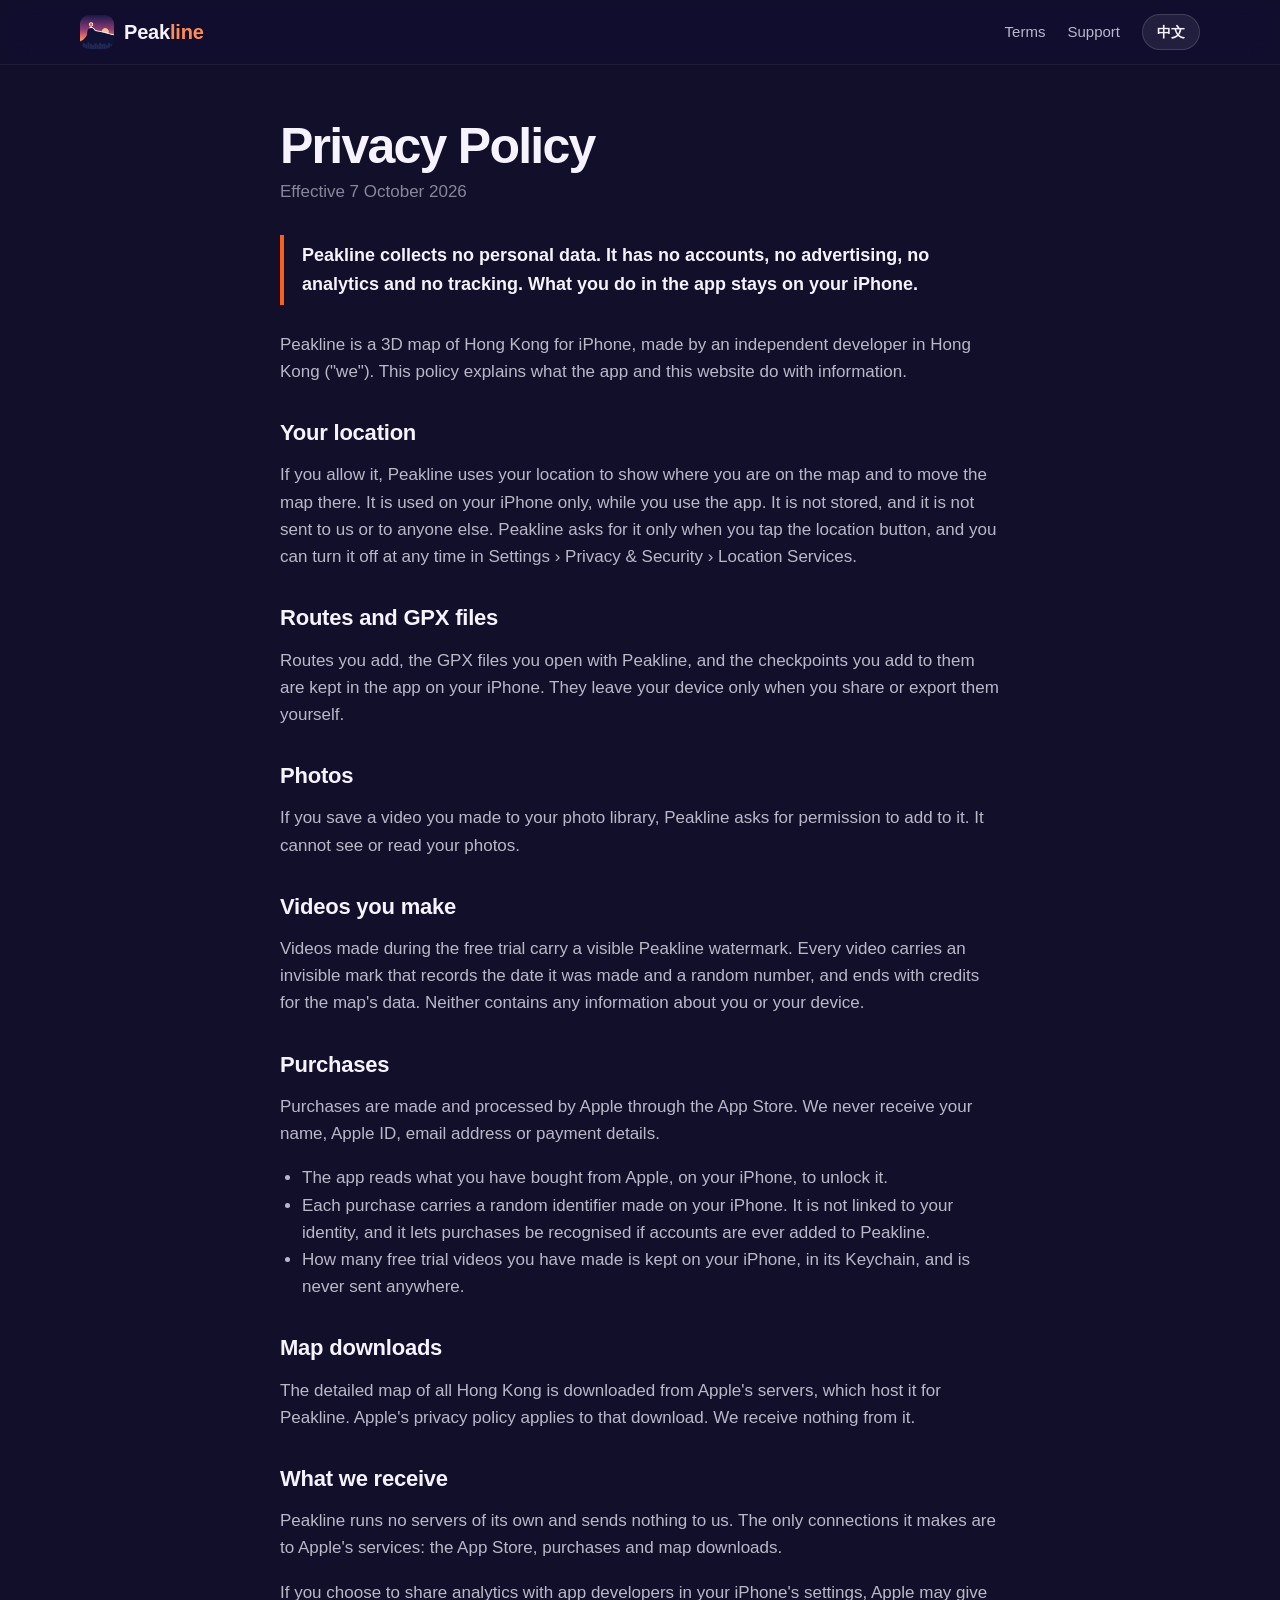
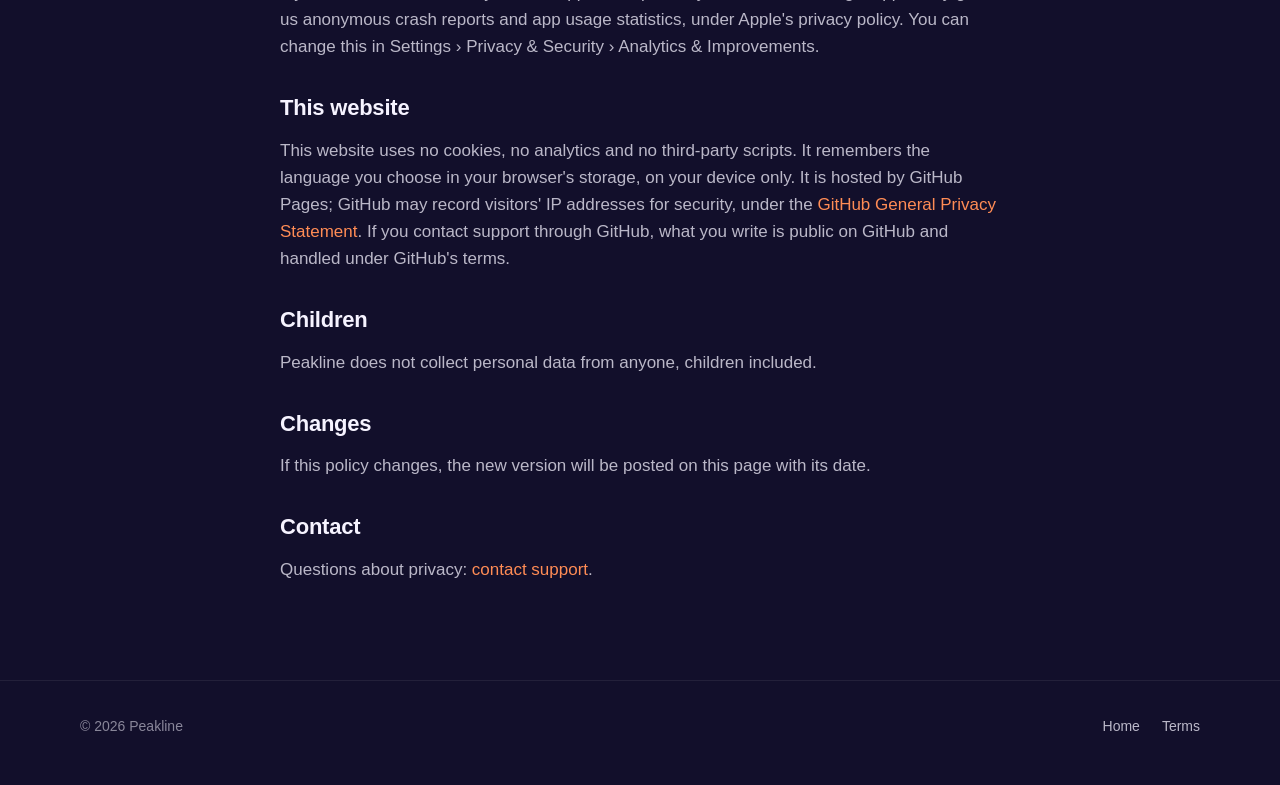
==== privacy/index.html @ 61182fae "Peakline's website: the landing page, the privacy policy and the terms - A landing page over Lion Ro" ====
<!doctype html>
<html lang="en" data-lang="en">
<head>
<meta charset="utf-8">
<meta name="viewport" content="width=device-width, initial-scale=1">
<title>Peakline Privacy Policy</title>
<meta name="title-en" content="Peakline Privacy Policy">
<meta name="title-zh" content="Peakline 私隱政策">
<meta name="description" content="Peakline collects no personal data. What you do in the app stays on your iPhone.">
<meta name="theme-color" content="#14112f">
<link rel="icon" type="image/png" href="../assets/img/favicon-64.png">
<link rel="apple-touch-icon" href="../assets/img/apple-touch-icon.png">
<link rel="stylesheet" href="../assets/css/site.css">
<script src="../assets/js/site.js"></script>
</head>
<body>

<header class="nav">
  <div class="wrap">
    <a class="brand" href="../"><img src="../assets/img/icon-512.png" alt=""><span>Peak<b>line</b></span></a>
    <nav>
      <a href="../terms/"><span class="en">Terms</span><span class="zh">服務條款</span></a>
      <a href="../#support"><span class="en">Support</span><span class="zh">支援</span></a>
      <button class="lang" type="button" aria-label="Language"><span class="en">中文</span><span class="zh">EN</span></button>
    </nav>
  </div>
</header>

<main class="doc">

<div class="en">
  <h1>Privacy Policy</h1>
  <p class="date">Effective 7 October 2026</p>

  <p class="summary">Peakline collects no personal data. It has no accounts, no advertising, no analytics and no tracking. What you do in the app stays on your iPhone.</p>

  <p>Peakline is a 3D map of Hong Kong for iPhone, made by an independent developer in Hong Kong ("we"). This policy explains what the app and this website do with information.</p>

  <h2>Your location</h2>
  <p>If you allow it, Peakline uses your location to show where you are on the map and to move the map there. It is used on your iPhone only, while you use the app. It is not stored, and it is not sent to us or to anyone else. Peakline asks for it only when you tap the location button, and you can turn it off at any time in Settings &rsaquo; Privacy &amp; Security &rsaquo; Location Services.</p>

  <h2>Routes and GPX files</h2>
  <p>Routes you add, the GPX files you open with Peakline, and the checkpoints you add to them are kept in the app on your iPhone. They leave your device only when you share or export them yourself.</p>

  <h2>Photos</h2>
  <p>If you save a video you made to your photo library, Peakline asks for permission to add to it. It cannot see or read your photos.</p>

  <h2>Videos you make</h2>
  <p>Videos made during the free trial carry a visible Peakline watermark. Every video carries an invisible mark that records the date it was made and a random number, and ends with credits for the map's data. Neither contains any information about you or your device.</p>

  <h2>Purchases</h2>
  <p>Purchases are made and processed by Apple through the App Store. We never receive your name, Apple ID, email address or payment details.</p>
  <ul>
    <li>The app reads what you have bought from Apple, on your iPhone, to unlock it.</li>
    <li>Each purchase carries a random identifier made on your iPhone. It is not linked to your identity, and it lets purchases be recognised if accounts are ever added to Peakline.</li>
    <li>How many free trial videos you have made is kept on your iPhone, in its Keychain, and is never sent anywhere.</li>
  </ul>

  <h2>Map downloads</h2>
  <p>The detailed map of all Hong Kong is downloaded from Apple's servers, which host it for Peakline. Apple's privacy policy applies to that download. We receive nothing from it.</p>

  <h2>What we receive</h2>
  <p>Peakline runs no servers of its own and sends nothing to us. The only connections it makes are to Apple's services: the App Store, purchases and map downloads.</p>
  <p>If you choose to share analytics with app developers in your iPhone's settings, Apple may give us anonymous crash reports and app usage statistics, under Apple's privacy policy. You can change this in Settings &rsaquo; Privacy &amp; Security &rsaquo; Analytics &amp; Improvements.</p>

  <h2>This website</h2>
  <p>This website uses no cookies, no analytics and no third-party scripts. It remembers the language you choose in your browser's storage, on your device only. It is hosted by GitHub Pages; GitHub may record visitors' IP addresses for security, under the <a href="https://docs.github.com/en/site-policy/privacy-policies/github-general-privacy-statement">GitHub General Privacy Statement</a>. If you contact support through GitHub, what you write is public on GitHub and handled under GitHub's terms.</p>

  <h2>Children</h2>
  <p>Peakline does not collect personal data from anyone, children included.</p>

  <h2>Changes</h2>
  <p>If this policy changes, the new version will be posted on this page with its date.</p>

  <h2>Contact</h2>
  <p>Questions about privacy: <a href="https://github.com/ChungTau/peakline-site/issues/new">contact support</a>.</p>
</div>

<div class="zh">
  <h1>私隱政策</h1>
  <p class="date">生效日期：2026 年 10 月 7 日</p>

  <p class="summary">Peakline 不會收集任何個人資料。沒有帳戶、沒有廣告、沒有分析工具，亦沒有追蹤。你在 App 內的一切都只留在你的 iPhone 上。</p>

  <p>Peakline 是一個供 iPhone 使用的香港 3D 地圖，由一位香港獨立開發者（「我們」）開發。本政策說明 App 及本網站如何處理資料。</p>

  <h2>你的位置</h2>
  <p>如你允許，Peakline 會使用你的位置，在地圖上顯示你身處何處，並將地圖移到該處。位置只會在你使用 App 時、在你的 iPhone 上使用，不會被儲存，亦不會傳送給我們或任何人。Peakline 只會在你按下定位按鈕時才要求權限；你可隨時在「設定」&rsaquo;「私隱與保安」&rsaquo;「定位服務」中關閉。</p>

  <h2>路線及 GPX 檔案</h2>
  <p>你加入的路線、用 Peakline 開啟的 GPX 檔案，以及你加入的檢查站，都儲存在你 iPhone 上的 App 內。只有在你自行分享或匯出時，它們才會離開你的裝置。</p>

  <h2>相片</h2>
  <p>如你將製作的影片儲存到相片圖庫，Peakline 會要求加入相片的權限。它無法查看或讀取你的相片。</p>

  <h2>你製作的影片</h2>
  <p>免費試用期間製作的影片會帶有可見的 Peakline 水印。每段影片都帶有一個隱形標記，記錄影片的製作日期及一個隨機數字，並在結尾列出地圖資料來源。兩者都不包含任何關於你或你裝置的資料。</p>

  <h2>購買</h2>
  <p>所有購買均由 Apple 透過 App Store 進行及處理。我們永遠不會收到你的姓名、Apple ID、電郵地址或付款資料。</p>
  <ul>
    <li>App 會在你的 iPhone 上向 Apple 讀取你已購買的項目，以便解鎖。</li>
    <li>每次購買會附上一個在你 iPhone 上產生的隨機識別碼。它與你的身分無關，用途是日後 Peakline 如加入帳戶功能時，可以辨認已有的購買。</li>
    <li>你已使用的免費試用影片數目，儲存在你 iPhone 的「鑰匙圈」內，不會傳送到任何地方。</li>
  </ul>

  <h2>地圖下載</h2>
  <p>全港詳細地圖由 Apple 的伺服器代 Peakline 託管及下載，該下載受 Apple 的私隱政策規管。我們不會從中收到任何資料。</p>

  <h2>我們會收到甚麼</h2>
  <p>Peakline 沒有自己的伺服器，亦不會傳送任何資料給我們。它只會連接 Apple 的服務：App Store、購買及地圖下載。</p>
  <p>如你在 iPhone 設定中選擇與 App 開發者分享分析資料，Apple 或會按其私隱政策，向我們提供匿名的當機報告及 App 使用統計。你可在「設定」&rsaquo;「私隱與保安」&rsaquo;「分析與改進」中更改。</p>

  <h2>本網站</h2>
  <p>本網站不使用 cookie、分析工具或任何第三方程式碼，只會在你的瀏覽器儲存空間（只在你的裝置上）記住你選擇的語言。本網站由 GitHub Pages 託管；GitHub 或會為保安理由記錄訪客的 IP 位址，受 <a href="https://docs.github.com/en/site-policy/privacy-policies/github-general-privacy-statement">GitHub 一般私隱聲明</a>規管。如你經 GitHub 聯絡支援，你所寫的內容會在 GitHub 上公開，並受 GitHub 的條款規管。</p>

  <h2>兒童</h2>
  <p>Peakline 不會向任何人收集個人資料，包括兒童。</p>

  <h2>政策更改</h2>
  <p>如本政策有所更改，新版本連同日期會刊登在本頁。</p>

  <h2>聯絡我們</h2>
  <p>有關私隱的查詢：<a href="https://github.com/ChungTau/peakline-site/issues/new">聯絡支援</a>。</p>
</div>

</main>

<footer>
  <div class="wrap">
    <span>© 2026 Peakline</span>
    <nav>
      <a href="../"><span class="en">Home</span><span class="zh">主頁</span></a>
      <a href="../terms/"><span class="en">Terms</span><span class="zh">服務條款</span></a>
    </nav>
  </div>
</footer>

</body>
</html>
---- assets/css/site.css ----
/* Peakline's website: dusk over Lion Rock, as the app's icon. */

:root {
  --ink: #f6f3ff;
  --ink-soft: rgba(246, 243, 255, 0.74);
  --ink-faint: rgba(246, 243, 255, 0.52);
  --night: #120f2b;
  --night-2: #1c1740;
  --dusk: #6b2d63;
  --ember: #f2735a;
  --orange: #ff5c1f;
  --orange-soft: #ff8c55;
  --glass: rgba(255, 255, 255, 0.07);
  --glass-edge: rgba(255, 255, 255, 0.14);
  --radius: 26px;
  --page: 1160px;
  color-scheme: dark;
}

* { box-sizing: border-box; }

html { scroll-behavior: smooth; }
@media (prefers-reduced-motion: reduce) { html { scroll-behavior: auto; } }

body {
  margin: 0;
  background: var(--night);
  color: var(--ink);
  font: 17px/1.6 -apple-system, BlinkMacSystemFont, "SF Pro Text", "Segoe UI", "PingFang HK", "Noto Sans TC", sans-serif;
  -webkit-font-smoothing: antialiased;
}

a { color: var(--orange-soft); text-decoration: none; }
a:hover { text-decoration: underline; }

img { max-width: 100%; display: block; }

/* Two languages in the page; the one shown follows html[data-lang]. */
html[data-lang="zh"] .en, html:not([data-lang="zh"]) .zh { display: none !important; }

.wrap { max-width: var(--page); margin: 0 auto; padding: 0 20px; }

/* The bar at the top. */
.nav {
  position: sticky; top: 0; z-index: 10;
  backdrop-filter: saturate(160%) blur(18px);
  -webkit-backdrop-filter: saturate(160%) blur(18px);
  background: rgba(18, 15, 43, 0.62);
  border-bottom: 1px solid rgba(255, 255, 255, 0.06);
}
.nav .wrap { display: flex; align-items: center; gap: 22px; height: 64px; }
.brand { display: flex; align-items: center; gap: 10px; white-space: nowrap; color: var(--ink); font-weight: 800; font-size: 20px; letter-spacing: -0.01em; }
.brand:hover { text-decoration: none; }
.brand img { width: 34px; height: 34px; border-radius: 9px; }
.brand b { color: var(--orange-soft); font-weight: 800; }
.nav nav { margin-left: auto; display: flex; gap: 22px; align-items: center; }
.nav nav a { color: var(--ink-soft); font-size: 15px; font-weight: 500; }
.nav nav a:hover { color: var(--ink); text-decoration: none; }
.lang {
  border: 1px solid var(--glass-edge); background: var(--glass); color: var(--ink);
  border-radius: 999px; padding: 6px 14px; font: inherit; font-size: 14px; font-weight: 600; cursor: pointer;
}
@media (max-width: 720px) { .nav nav a.hide-small { display: none; } }

/* The hero: the sky, the hill and the trail being drawn along its ridge. */
.hero {
  position: relative; overflow: hidden;
  background:
    radial-gradient(1200px 600px at 75% 105%, rgba(255, 170, 110, 0.55), transparent 60%),
    linear-gradient(180deg, #14112f 0%, #2a1c55 30%, #6b2d63 58%, #e0655c 82%, #ffae6b 100%);
  padding: 72px 0 150px;
}
.hero .wrap { position: relative; z-index: 2; display: grid; grid-template-columns: 1.05fr 0.95fr; gap: 40px; align-items: center; }
.eyebrow { display: inline-flex; gap: 8px; align-items: center; font-size: 14px; font-weight: 600; color: var(--ink-soft);
  padding: 6px 12px; border-radius: 999px; background: var(--glass); border: 1px solid var(--glass-edge); }
.eyebrow i { width: 8px; height: 8px; border-radius: 50%; background: var(--orange); box-shadow: 0 0 12px var(--orange); }
h1 { font-size: clamp(44px, 7vw, 82px); line-height: 1.02; letter-spacing: -0.035em; margin: 18px 0 18px; font-weight: 850; }
h1 .accent { background: linear-gradient(90deg, #ffd29a, var(--orange-soft) 45%, var(--orange)); -webkit-background-clip: text; background-clip: text; color: transparent; }
.lead { font-size: clamp(18px, 2.1vw, 22px); color: var(--ink-soft); max-width: 34em; margin: 0 0 30px; }
.ctas { display: flex; gap: 14px; flex-wrap: wrap; align-items: center; }
.btn { display: inline-flex; align-items: center; gap: 10px; padding: 14px 22px; border-radius: 999px; font-weight: 700; font-size: 16px; }
.btn:hover { text-decoration: none; }
.btn.primary { background: #fff; color: #17142f; box-shadow: 0 10px 30px rgba(0, 0, 0, 0.25); }
.btn.primary svg { width: 20px; height: 20px; }
.btn.ghost { color: var(--ink); background: var(--glass); border: 1px solid var(--glass-edge); }
.soon { font-size: 13px; color: var(--ink-faint); margin-top: 14px; }

.hero-art { position: relative; display: flex; justify-content: center; }
.ridge { position: absolute; left: 0; right: 0; bottom: -2px; z-index: 1; width: 100%; height: auto; }
.ridge .trail { stroke-dasharray: 2600; stroke-dashoffset: 2600; animation: draw 4.5s 0.6s cubic-bezier(.6,.1,.2,1) forwards; }
.ridge .pin { transform-origin: center; transform-box: fill-box; opacity: 0; animation: pop 0.6s 4.6s cubic-bezier(.3,1.6,.5,1) forwards; }
@keyframes draw { to { stroke-dashoffset: 0; } }
@keyframes pop { from { opacity: 0; transform: scale(0.2); } to { opacity: 1; transform: scale(1); } }
@media (prefers-reduced-motion: reduce) {
  .ridge .trail { animation: none; stroke-dashoffset: 0; }
  .ridge .pin { animation: none; opacity: 1; }
}

/* A phone, with a screenshot in it. */
.phone {
  position: relative; width: min(330px, 78vw); aspect-ratio: 1206 / 2622;
  border-radius: 52px; padding: 11px;
  background: linear-gradient(145deg, #3a3550, #12101e);
  box-shadow: 0 40px 80px rgba(10, 6, 30, 0.55), inset 0 0 0 1.5px rgba(255, 255, 255, 0.12);
}
.phone img { width: 100%; height: 100%; object-fit: cover; border-radius: 42px; }
.phone.tilt { transform: perspective(1400px) rotateY(-9deg) rotateX(3deg); }
.hero .phone { z-index: 3; }

/* Sections. */
section { padding: 120px 0; }
.kicker { color: var(--orange-soft); font-weight: 700; letter-spacing: 0.08em; text-transform: uppercase; font-size: 13px; }
h2 { font-size: clamp(34px, 4.6vw, 54px); line-height: 1.06; letter-spacing: -0.03em; margin: 10px 0 18px; font-weight: 820; }
.section-lead { font-size: 19px; color: var(--ink-soft); max-width: 40em; margin: 0; }

.split { display: grid; grid-template-columns: 1fr 1fr; gap: 64px; align-items: center; }
.split.flip .phone-col { order: -1; }
.phone-col { display: flex; justify-content: center; }

.points { list-style: none; padding: 0; margin: 30px 0 0; display: grid; gap: 18px; }
.points li { display: grid; grid-template-columns: 44px 1fr; gap: 14px; align-items: start; }
.points .ico { width: 44px; height: 44px; border-radius: 13px; display: grid; place-items: center;
  background: linear-gradient(140deg, rgba(255, 140, 85, 0.22), rgba(255, 92, 31, 0.08)); border: 1px solid rgba(255, 140, 85, 0.3); }
.points .ico svg { width: 22px; height: 22px; stroke: var(--orange-soft); fill: none; stroke-width: 2; stroke-linecap: round; stroke-linejoin: round; }
.points h3 { margin: 0 0 2px; font-size: 18px; letter-spacing: -0.01em; }
.points p { margin: 0; color: var(--ink-soft); font-size: 16px; }

/* Cards in a row. */
.cards { display: grid; grid-template-columns: repeat(3, 1fr); gap: 18px; margin-top: 44px; }
.card { background: var(--glass); border: 1px solid var(--glass-edge); border-radius: var(--radius); padding: 26px; }
.card h3 { margin: 12px 0 6px; font-size: 19px; }
.card p { margin: 0; color: var(--ink-soft); font-size: 15.5px; }
.card .ico { width: 46px; height: 46px; border-radius: 14px; display: grid; place-items: center; background: rgba(255, 255, 255, 0.08); }
.card .ico svg { width: 24px; height: 24px; stroke: #ffd29a; fill: none; stroke-width: 2; stroke-linecap: round; stroke-linejoin: round; }

/* The night: a darker band with stars. */
.night { background:
  radial-gradient(1px 1px at 12% 22%, #fff, transparent), radial-gradient(1px 1px at 32% 70%, #fff, transparent),
  radial-gradient(1.5px 1.5px at 58% 18%, #fff, transparent), radial-gradient(1px 1px at 78% 52%, #fff, transparent),
  radial-gradient(1px 1px at 88% 12%, #fff, transparent), radial-gradient(1.2px 1.2px at 44% 40%, #fff, transparent),
  linear-gradient(180deg, var(--night) 0%, #0b0a1c 100%); }

.video { background: linear-gradient(180deg, #0b0a1c 0%, var(--night-2) 100%); }
.ratios { display: flex; gap: 10px; flex-wrap: wrap; margin-top: 26px; }
.ratio { display: flex; align-items: center; gap: 8px; padding: 8px 14px; border-radius: 999px; background: var(--glass); border: 1px solid var(--glass-edge); font-weight: 600; font-size: 14px; }
.ratio i { display: inline-block; border: 2px solid var(--orange-soft); border-radius: 3px; }
.plans { display: grid; grid-template-columns: 1fr 1fr; gap: 14px; margin-top: 30px; }
.plan { background: var(--glass); border: 1px solid var(--glass-edge); border-radius: 20px; padding: 18px 20px; }
.plan b { display: block; font-size: 16px; margin-bottom: 4px; }
.plan span { color: var(--ink-soft); font-size: 15px; }
.plan.pro { border-color: rgba(255, 140, 85, 0.5); background: linear-gradient(140deg, rgba(255, 140, 85, 0.16), rgba(255, 255, 255, 0.04)); }

.private { text-align: center; }
.private .section-lead { margin: 0 auto; }
.badges { display: flex; justify-content: center; flex-wrap: wrap; gap: 12px; margin-top: 34px; }
.badge { padding: 10px 16px; border-radius: 999px; background: var(--glass); border: 1px solid var(--glass-edge); font-weight: 600; font-size: 15px; }

/* Questions. */
.faq { max-width: 820px; margin: 40px auto 0; }
details { background: var(--glass); border: 1px solid var(--glass-edge); border-radius: 18px; padding: 18px 22px; margin-bottom: 12px; }
summary { cursor: pointer; font-weight: 650; font-size: 17px; list-style: none; display: flex; justify-content: space-between; gap: 16px; }
summary::-webkit-details-marker { display: none; }
summary::after { content: "+"; color: var(--orange-soft); font-size: 22px; line-height: 1; }
details[open] summary::after { content: "–"; }
details p { color: var(--ink-soft); margin: 12px 0 0; }

.support { text-align: center; }
.support .btn { margin-top: 26px; }

footer { border-top: 1px solid rgba(255, 255, 255, 0.07); padding: 34px 0 48px; color: var(--ink-faint); font-size: 14px; }
footer .wrap { display: flex; flex-wrap: wrap; gap: 14px 28px; justify-content: space-between; }
footer nav { display: flex; gap: 22px; }
footer a { color: var(--ink-soft); }
.credits { flex-basis: 100%; font-size: 13px; }

/* Reveals as the page scrolls. */
/* Hidden only where the script runs to show them. */
.js .reveal { opacity: 0; transform: translateY(26px); transition: opacity 0.8s ease, transform 0.8s cubic-bezier(.2,.7,.2,1); }
.js .reveal.shown { opacity: 1; transform: none; }
@media (prefers-reduced-motion: reduce) { .js .reveal { opacity: 1; transform: none; transition: none; } }

/* Narrow screens. */
@media (max-width: 900px) {
  .hero .wrap, .split { grid-template-columns: 1fr; }
  .hero { text-align: center; padding-top: 48px; padding-bottom: 110px; }
  .lead { margin-left: auto; margin-right: auto; }
  .ctas { justify-content: center; }
  .split.flip .phone-col { order: 0; }
  .cards { grid-template-columns: 1fr; }
  section { padding: 84px 0; }
  .phone.tilt { transform: none; }
}
@media (max-width: 520px) { .plans { grid-template-columns: 1fr; } .nav nav { gap: 14px; } }

/* The legal pages. */
.doc { max-width: 760px; margin: 0 auto; padding: 56px 20px 80px; }
.doc h1 { font-size: clamp(36px, 5vw, 50px); margin: 0 0 6px; }
.doc .date { color: var(--ink-faint); margin: 0 0 30px; }
.doc h2 { font-size: 22px; margin: 36px 0 8px; letter-spacing: -0.01em; }
.doc p, .doc li { color: var(--ink-soft); }
.doc ul { padding-left: 22px; }
.doc .summary { border-left: 4px solid var(--orange); padding: 6px 0 6px 18px; color: var(--ink); font-weight: 600; font-size: 18px; margin: 26px 0; }
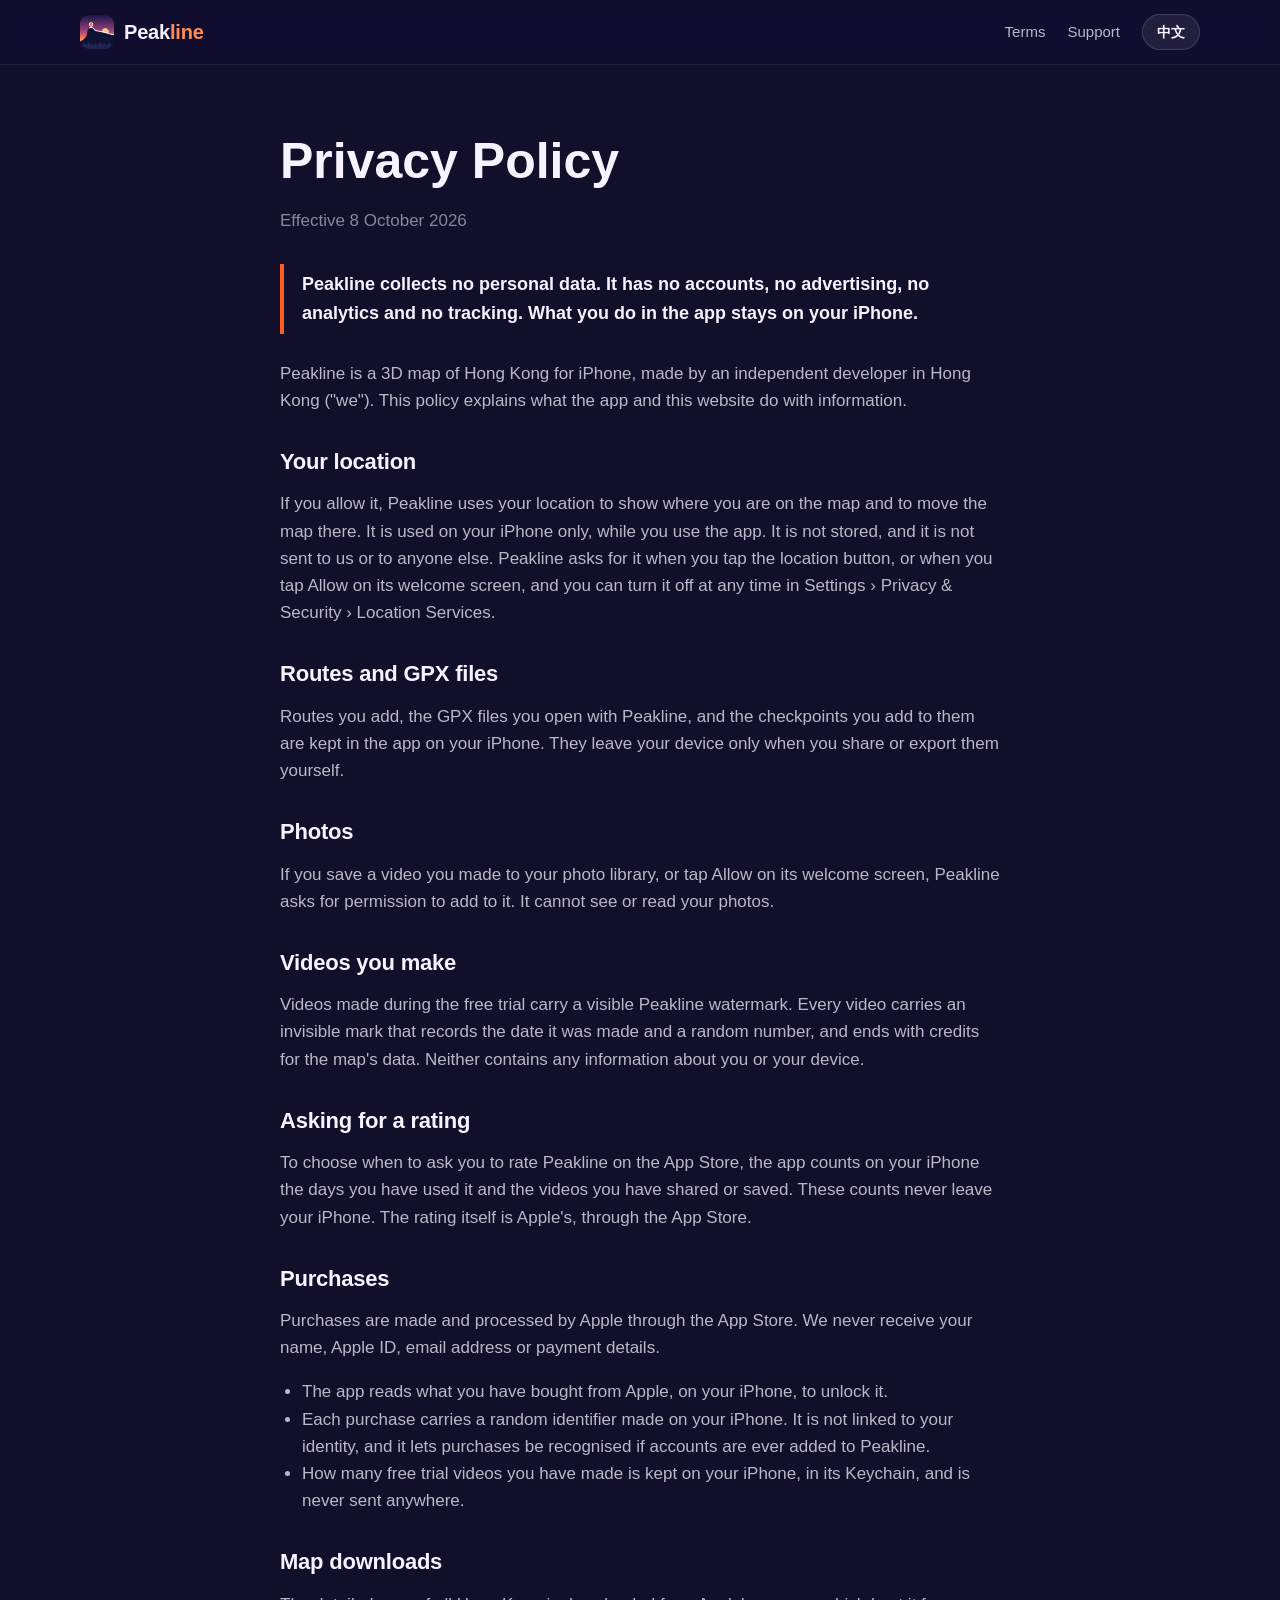
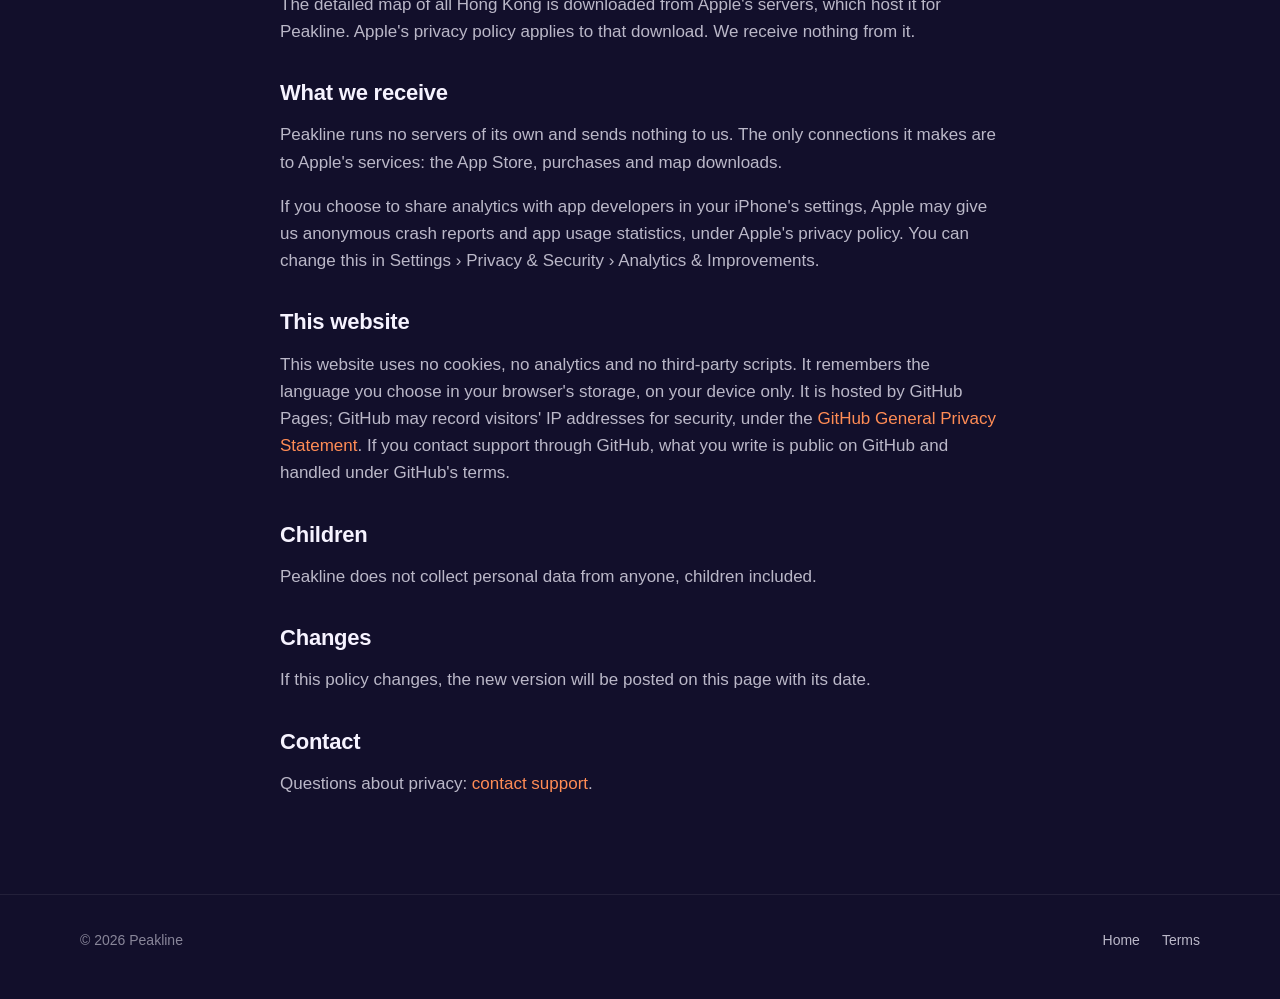
==== commit 987b1e8e: "OpenStreetMap data under the ODbL at /osm/, and the privacy policy brought up to the app - /osm/: th" ====
--- a/privacy/index.html
+++ b/privacy/index.html
@@ -30,23 +30,26 @@
 
 <div class="en">
   <h1>Privacy Policy</h1>
-  <p class="date">Effective 7 October 2026</p>
+  <p class="date">Effective 8 October 2026</p>
 
   <p class="summary">Peakline collects no personal data. It has no accounts, no advertising, no analytics and no tracking. What you do in the app stays on your iPhone.</p>
 
   <p>Peakline is a 3D map of Hong Kong for iPhone, made by an independent developer in Hong Kong ("we"). This policy explains what the app and this website do with information.</p>
 
   <h2>Your location</h2>
-  <p>If you allow it, Peakline uses your location to show where you are on the map and to move the map there. It is used on your iPhone only, while you use the app. It is not stored, and it is not sent to us or to anyone else. Peakline asks for it only when you tap the location button, and you can turn it off at any time in Settings &rsaquo; Privacy &amp; Security &rsaquo; Location Services.</p>
+  <p>If you allow it, Peakline uses your location to show where you are on the map and to move the map there. It is used on your iPhone only, while you use the app. It is not stored, and it is not sent to us or to anyone else. Peakline asks for it when you tap the location button, or when you tap Allow on its welcome screen, and you can turn it off at any time in Settings &rsaquo; Privacy &amp; Security &rsaquo; Location Services.</p>
 
   <h2>Routes and GPX files</h2>
   <p>Routes you add, the GPX files you open with Peakline, and the checkpoints you add to them are kept in the app on your iPhone. They leave your device only when you share or export them yourself.</p>
 
   <h2>Photos</h2>
-  <p>If you save a video you made to your photo library, Peakline asks for permission to add to it. It cannot see or read your photos.</p>
+  <p>If you save a video you made to your photo library, or tap Allow on its welcome screen, Peakline asks for permission to add to it. It cannot see or read your photos.</p>
 
   <h2>Videos you make</h2>
   <p>Videos made during the free trial carry a visible Peakline watermark. Every video carries an invisible mark that records the date it was made and a random number, and ends with credits for the map's data. Neither contains any information about you or your device.</p>
+
+  <h2>Asking for a rating</h2>
+  <p>To choose when to ask you to rate Peakline on the App Store, the app counts on your iPhone the days you have used it and the videos you have shared or saved. These counts never leave your iPhone. The rating itself is Apple's, through the App Store.</p>
 
   <h2>Purchases</h2>
   <p>Purchases are made and processed by Apple through the App Store. We never receive your name, Apple ID, email address or payment details.</p>
@@ -78,23 +81,26 @@
 
 <div class="zh">
   <h1>私隱政策</h1>
-  <p class="date">生效日期：2026 年 10 月 7 日</p>
+  <p class="date">生效日期：2026 年 10 月 8 日</p>
 
   <p class="summary">Peakline 不會收集任何個人資料。沒有帳戶、沒有廣告、沒有分析工具，亦沒有追蹤。你在 App 內的一切都只留在你的 iPhone 上。</p>
 
   <p>Peakline 是一個供 iPhone 使用的香港 3D 地圖，由一位香港獨立開發者（「我們」）開發。本政策說明 App 及本網站如何處理資料。</p>
 
   <h2>你的位置</h2>
-  <p>如你允許，Peakline 會使用你的位置，在地圖上顯示你身處何處，並將地圖移到該處。位置只會在你使用 App 時、在你的 iPhone 上使用，不會被儲存，亦不會傳送給我們或任何人。Peakline 只會在你按下定位按鈕時才要求權限；你可隨時在「設定」&rsaquo;「私隱與保安」&rsaquo;「定位服務」中關閉。</p>
+  <p>如你允許，Peakline 會使用你的位置，在地圖上顯示你身處何處，並將地圖移到該處。位置只會在你使用 App 時、在你的 iPhone 上使用，不會被儲存，亦不會傳送給我們或任何人。Peakline 只會在你按下定位按鈕，或在歡迎畫面按「允許」時，才要求權限；你可隨時在「設定」&rsaquo;「私隱與保安」&rsaquo;「定位服務」中關閉。</p>
 
   <h2>路線及 GPX 檔案</h2>
   <p>你加入的路線、用 Peakline 開啟的 GPX 檔案，以及你加入的檢查站，都儲存在你 iPhone 上的 App 內。只有在你自行分享或匯出時，它們才會離開你的裝置。</p>
 
   <h2>相片</h2>
-  <p>如你將製作的影片儲存到相片圖庫，Peakline 會要求加入相片的權限。它無法查看或讀取你的相片。</p>
+  <p>如你將製作的影片儲存到相片圖庫，或在歡迎畫面按「允許」，Peakline 會要求加入相片的權限。它無法查看或讀取你的相片。</p>
 
   <h2>你製作的影片</h2>
   <p>免費試用期間製作的影片會帶有可見的 Peakline 水印。每段影片都帶有一個隱形標記，記錄影片的製作日期及一個隨機數字，並在結尾列出地圖資料來源。兩者都不包含任何關於你或你裝置的資料。</p>
+
+  <h2>邀請評分</h2>
+  <p>為了決定何時邀請你在 App Store 為 Peakline 評分，App 會在你的 iPhone 上記錄你使用 App 的日數，以及你分享或儲存影片的次數。這些數字不會離開你的 iPhone。評分本身經由 Apple 的 App Store 進行。</p>
 
   <h2>購買</h2>
   <p>所有購買均由 Apple 透過 App Store 進行及處理。我們永遠不會收到你的姓名、Apple ID、電郵地址或付款資料。</p>
--- a/assets/css/site.css
+++ b/assets/css/site.css
@@ -62,38 +62,86 @@
 }
 @media (max-width: 720px) { .nav nav a.hide-small { display: none; } }
 
-/* The hero: the sky, the hill and the trail being drawn along its ridge. */
-.hero {
-  position: relative; overflow: hidden;
+/* The journey: a flight over Hong Kong drawn by the app's engine, played by
+   the scroll. The stage is pinned while the section scrolls past. */
+.journey { position: relative; height: 680vh; padding: 0; margin-top: -64px; background: #0d0b20; }
+.stage { position: sticky; top: 0; height: 100vh; height: 100svh; overflow: hidden; }
+.stage canvas, .stage .poster { position: absolute; inset: 0; width: 100%; height: 100%; display: block; }
+.stage .poster { object-fit: cover; }
+/* The video the frames are sought in, drawn onto the canvas, never shown. */
+.stage video.frames { position: absolute; width: 1px; height: 1px; opacity: 0; pointer-events: none; }
+.shade { position: absolute; inset: 0; pointer-events: none;
   background:
-    radial-gradient(1200px 600px at 75% 105%, rgba(255, 170, 110, 0.55), transparent 60%),
-    linear-gradient(180deg, #14112f 0%, #2a1c55 30%, #6b2d63 58%, #e0655c 82%, #ffae6b 100%);
-  padding: 72px 0 150px;
-}
-.hero .wrap { position: relative; z-index: 2; display: grid; grid-template-columns: 1.05fr 0.95fr; gap: 40px; align-items: center; }
-.eyebrow { display: inline-flex; gap: 8px; align-items: center; font-size: 14px; font-weight: 600; color: var(--ink-soft);
-  padding: 6px 12px; border-radius: 999px; background: var(--glass); border: 1px solid var(--glass-edge); }
+    radial-gradient(ellipse 60% 55% at 0% 100%, rgba(10, 8, 26, 0.65), transparent),
+    linear-gradient(90deg, rgba(10, 8, 26, 0.6) 0%, rgba(10, 8, 26, 0.1) 42%, transparent 62%),
+    linear-gradient(0deg, rgba(10, 8, 26, 0.5) 0%, transparent 34%),
+    linear-gradient(180deg, rgba(10, 8, 26, 0.45) 0%, transparent 16%); }
+.topline { position: absolute; top: 84px; left: 0; right: 0; display: flex; justify-content: space-between; align-items: center; }
+.eyebrow { white-space: nowrap; display: inline-flex; gap: 8px; align-items: center; font-size: 14px; font-weight: 600; color: var(--ink-soft);
+  padding: 6px 12px; border-radius: 999px; background: rgba(18, 15, 43, 0.45); border: 1px solid var(--glass-edge); backdrop-filter: blur(10px); -webkit-backdrop-filter: blur(10px); }
 .eyebrow i { width: 8px; height: 8px; border-radius: 50%; background: var(--orange); box-shadow: 0 0 12px var(--orange); }
-h1 { font-size: clamp(44px, 7vw, 82px); line-height: 1.02; letter-spacing: -0.035em; margin: 18px 0 18px; font-weight: 850; }
-h1 .accent { background: linear-gradient(90deg, #ffd29a, var(--orange-soft) 45%, var(--orange)); -webkit-background-clip: text; background-clip: text; color: transparent; }
-.lead { font-size: clamp(18px, 2.1vw, 22px); color: var(--ink-soft); max-width: 34em; margin: 0 0 30px; }
+.clock { white-space: nowrap; font-variant-numeric: tabular-nums; font-size: 14px; font-weight: 600; color: var(--ink-soft);
+  padding: 6px 12px; border-radius: 999px; background: rgba(18, 15, 43, 0.45); border: 1px solid var(--glass-edge); backdrop-filter: blur(10px); -webkit-backdrop-filter: blur(10px); }
+.clock b { color: var(--ink); font-weight: 700; margin-left: 4px; }
+
+.chapter { position: absolute; left: max(20px, calc((100vw - var(--page)) / 2 + 20px)); bottom: 12vh; max-width: 600px; padding-right: 20px;
+  opacity: 0; transform: translateY(18px); transition: opacity 0.55s ease, transform 0.55s cubic-bezier(.2,.7,.2,1); pointer-events: none; }
+.chapter.on { opacity: 1; transform: none; pointer-events: auto; }
+.chapter .num { font-variant-numeric: tabular-nums; color: var(--orange-soft); font-weight: 700; letter-spacing: 0.08em; font-size: 13px; }
+.chapter .where { color: var(--ink-soft); font-weight: 600; font-size: 14px; margin-left: 10px; letter-spacing: 0.02em; }
+.chapter h1, .chapter h2 { font-size: clamp(42px, 6.4vw, 84px); line-height: 1.02; letter-spacing: -0.035em; margin: 12px 0 14px; font-weight: 850;
+  text-shadow: 0 4px 30px rgba(0, 0, 0, 0.35); }
+.chapter .accent { white-space: nowrap; background: linear-gradient(90deg, #ffd29a, var(--orange-soft) 45%, var(--orange)); -webkit-background-clip: text; background-clip: text; color: transparent; text-shadow: none; }
+.chapter p { font-size: clamp(17px, 1.8vw, 21px); color: var(--ink); opacity: 0.86; margin: 0 0 24px; max-width: 32em; text-shadow: 0 2px 16px rgba(0, 0, 0, 0.45); }
 .ctas { display: flex; gap: 14px; flex-wrap: wrap; align-items: center; }
+.chapter .soon { font-size: 14px; color: var(--ink-faint); opacity: 1; margin: 16px 0 0; }
 .btn { display: inline-flex; align-items: center; gap: 10px; padding: 14px 22px; border-radius: 999px; font-weight: 700; font-size: 16px; }
 .btn:hover { text-decoration: none; }
 .btn.primary { background: #fff; color: #17142f; box-shadow: 0 10px 30px rgba(0, 0, 0, 0.25); }
 .btn.primary svg { width: 20px; height: 20px; }
-.btn.ghost { color: var(--ink); background: var(--glass); border: 1px solid var(--glass-edge); }
-.soon { font-size: 13px; color: var(--ink-faint); margin-top: 14px; }
-
-.hero-art { position: relative; display: flex; justify-content: center; }
-.ridge { position: absolute; left: 0; right: 0; bottom: -2px; z-index: 1; width: 100%; height: auto; }
-.ridge .trail { stroke-dasharray: 2600; stroke-dashoffset: 2600; animation: draw 4.5s 0.6s cubic-bezier(.6,.1,.2,1) forwards; }
-.ridge .pin { transform-origin: center; transform-box: fill-box; opacity: 0; animation: pop 0.6s 4.6s cubic-bezier(.3,1.6,.5,1) forwards; }
-@keyframes draw { to { stroke-dashoffset: 0; } }
-@keyframes pop { from { opacity: 0; transform: scale(0.2); } to { opacity: 1; transform: scale(1); } }
+.btn.ghost { color: var(--ink); background: rgba(255, 255, 255, 0.1); border: 1px solid var(--glass-edge); backdrop-filter: blur(10px); -webkit-backdrop-filter: blur(10px); }
+
+.dots { position: absolute; right: max(20px, calc((100vw - var(--page)) / 2 + 20px)); top: 50%; transform: translateY(-50%); display: grid; gap: 14px; }
+.dots button { display: flex; align-items: center; justify-content: flex-end; gap: 10px; background: none; border: 0; padding: 4px 0; cursor: pointer;
+  color: var(--ink-faint); font: inherit; font-size: 13px; font-weight: 600; }
+.dots button i { width: 8px; height: 8px; border-radius: 50%; background: rgba(255, 255, 255, 0.35); transition: all 0.3s ease; }
+.dots button span { opacity: 0; transform: translateX(6px); transition: all 0.3s ease; white-space: nowrap; }
+.dots button:hover span, .dots button.on span { opacity: 1; transform: none; }
+.dots button.on { color: var(--ink); }
+.dots button.on i { background: var(--orange); box-shadow: 0 0 12px var(--orange); transform: scale(1.4); }
+
+.hint { position: absolute; bottom: 26px; left: 50%; transform: translateX(-50%); color: var(--ink-soft); font-size: 13px; font-weight: 600;
+  display: flex; flex-direction: column; align-items: center; gap: 8px; transition: opacity 0.4s ease; }
+.hint::after { content: ""; width: 2px; height: 26px; border-radius: 2px; background: linear-gradient(var(--ink), transparent); animation: nudge 1.6s ease-in-out infinite; }
+.hint.gone { opacity: 0; }
+/* Where the phone would not play the video without a tap (saving power). */
+.hint .tap, .journey.tap .hint .scroll { display: none; }
+.journey.tap .hint .tap { display: inline; }
+.journey.tap .hint.gone { opacity: 1; }
+@keyframes nudge { 0%, 100% { transform: translateY(0); opacity: 0.4; } 50% { transform: translateY(8px); opacity: 1; } }
+.loading { position: absolute; left: 0; right: 0; top: 64px; height: 2px; background: transparent; }
+.loading i { display: block; height: 100%; width: 0; background: linear-gradient(90deg, var(--orange), #ffd29a); transition: width 0.3s ease; }
+.loading.done { opacity: 0; transition: opacity 0.8s ease 0.4s; }
+/* Without the script, the first chapter (on from the start) over the first frame. */
+html:not(.js) .journey { height: auto; }
+html:not(.js) .dots, html:not(.js) .loading, html:not(.js) .hint { display: none; }
 @media (prefers-reduced-motion: reduce) {
-  .ridge .trail { animation: none; stroke-dashoffset: 0; }
-  .ridge .pin { animation: none; opacity: 1; }
+  .chapter { transition: none; }
+  .hint::after { animation: none; }
+}
+@media (max-width: 760px) {
+  .journey { height: 640vh; }
+  .chapter { left: 20px; right: 20px; bottom: 9vh; }
+  .chapter .where { display: block; margin: 4px 0 0; }
+  .dots { right: 12px; gap: 12px; }
+  .dots button span { display: none; }
+  .topline { top: 76px; gap: 10px; }
+  .eyebrow, .clock { font-size: 13px; padding: 5px 11px; }
+  .clock > span { display: none; }
+  .clock b { margin-left: 0; }
+  .shade { background:
+    linear-gradient(0deg, rgba(10, 8, 26, 0.82) 0%, rgba(10, 8, 26, 0.35) 42%, transparent 62%),
+    linear-gradient(180deg, rgba(10, 8, 26, 0.55) 0%, transparent 20%); }
 }
 
 /* A phone, with a screenshot in it. */
@@ -104,8 +152,6 @@
   box-shadow: 0 40px 80px rgba(10, 6, 30, 0.55), inset 0 0 0 1.5px rgba(255, 255, 255, 0.12);
 }
 .phone img { width: 100%; height: 100%; object-fit: cover; border-radius: 42px; }
-.phone.tilt { transform: perspective(1400px) rotateY(-9deg) rotateX(3deg); }
-.hero .phone { z-index: 3; }
 
 /* Sections. */
 section { padding: 120px 0; }
@@ -181,14 +227,10 @@
 
 /* Narrow screens. */
 @media (max-width: 900px) {
-  .hero .wrap, .split { grid-template-columns: 1fr; }
-  .hero { text-align: center; padding-top: 48px; padding-bottom: 110px; }
-  .lead { margin-left: auto; margin-right: auto; }
-  .ctas { justify-content: center; }
+  .split { grid-template-columns: 1fr; }
   .split.flip .phone-col { order: 0; }
   .cards { grid-template-columns: 1fr; }
   section { padding: 84px 0; }
-  .phone.tilt { transform: none; }
 }
 @media (max-width: 520px) { .plans { grid-template-columns: 1fr; } .nav nav { gap: 14px; } }
 
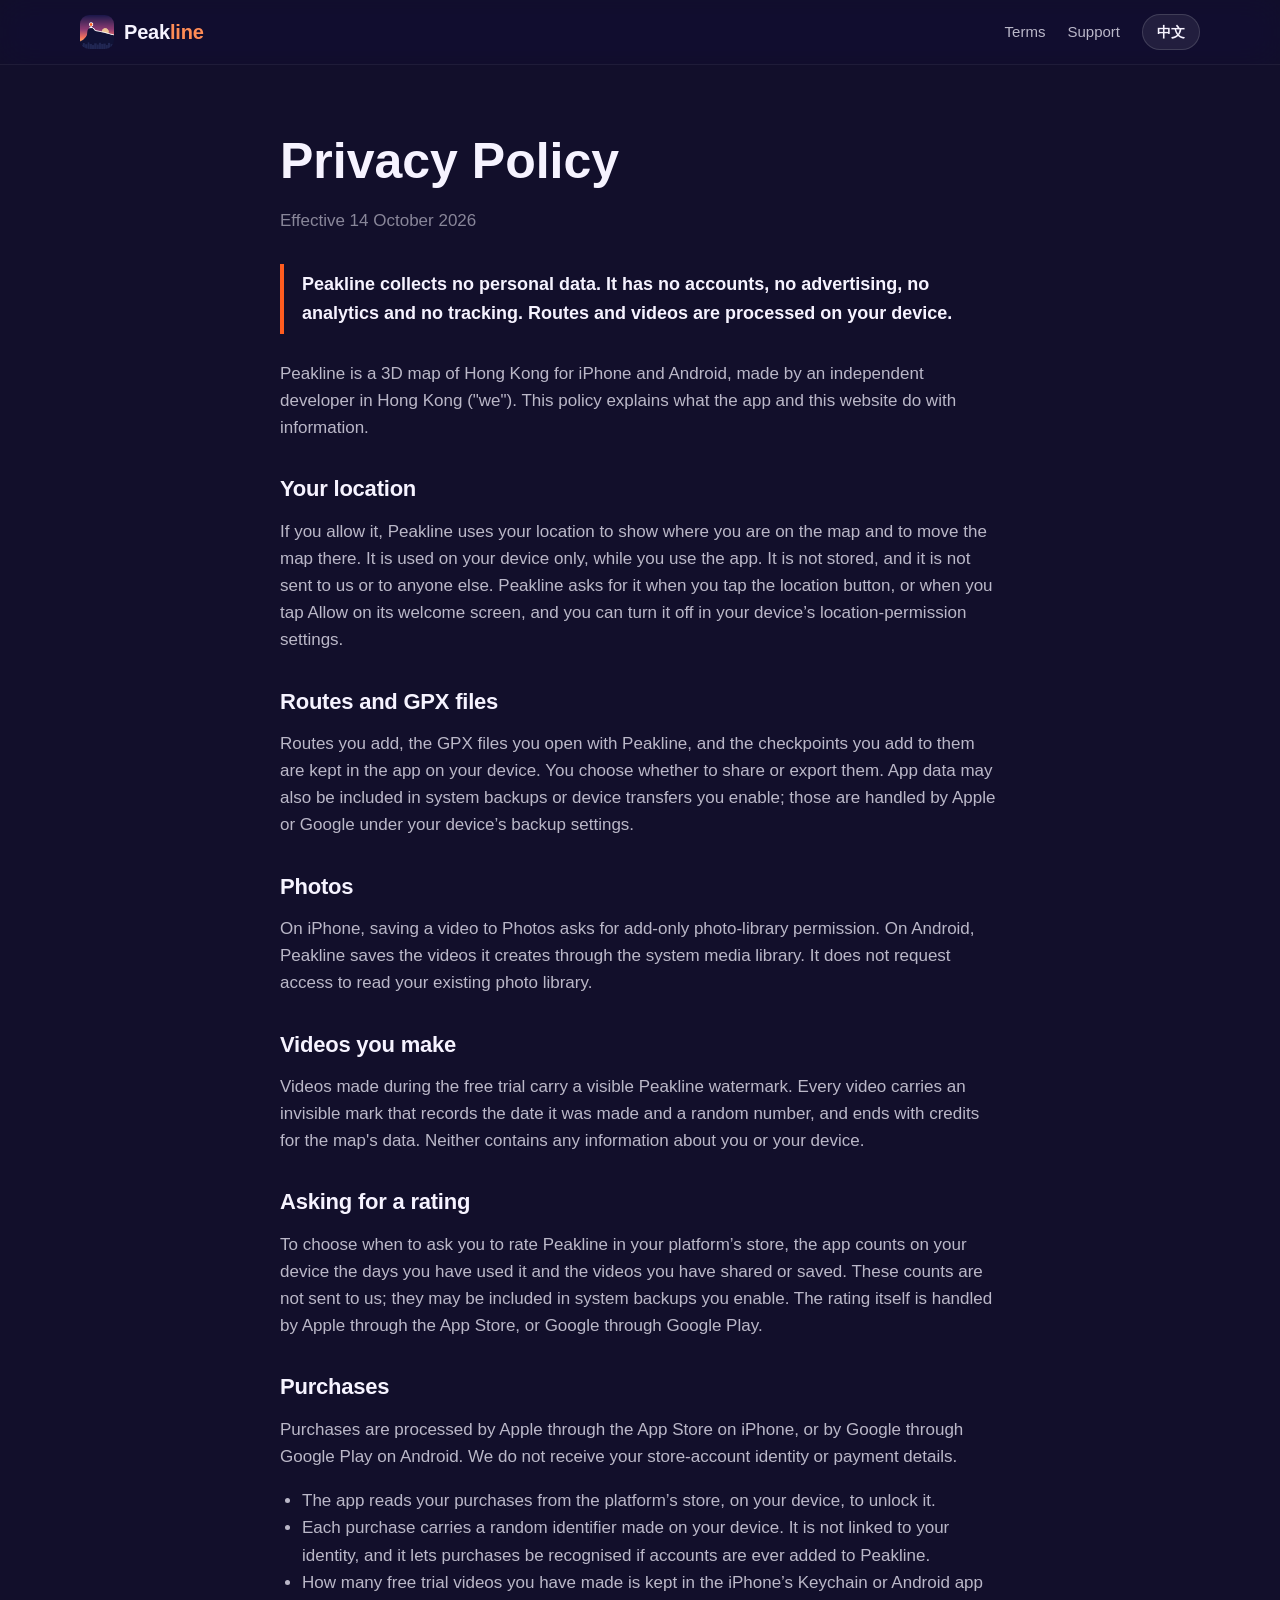
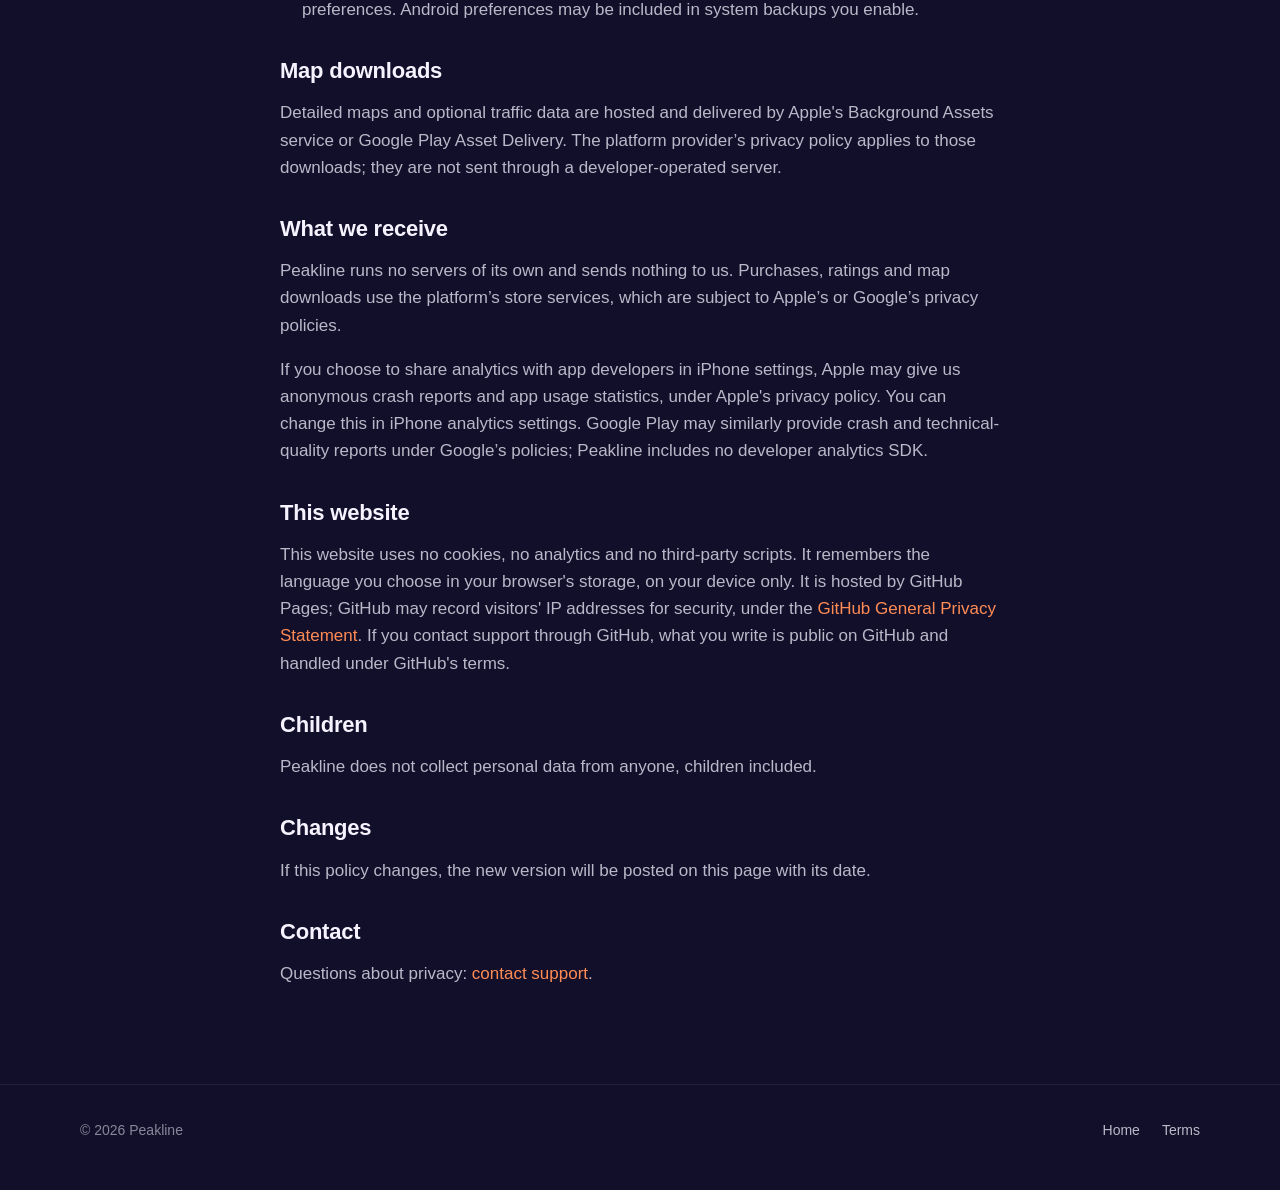
==== commit b493e183: "Replace scroll journey with manual playback and update app information" ====
--- a/privacy/index.html
+++ b/privacy/index.html
@@ -6,7 +6,7 @@
 <title>Peakline Privacy Policy</title>
 <meta name="title-en" content="Peakline Privacy Policy">
 <meta name="title-zh" content="Peakline 私隱政策">
-<meta name="description" content="Peakline collects no personal data. What you do in the app stays on your iPhone.">
+<meta name="description" content="Peakline collects no personal data. Routes and videos are processed on your device.">
 <meta name="theme-color" content="#14112f">
 <link rel="icon" type="image/png" href="../assets/img/favicon-64.png">
 <link rel="apple-touch-icon" href="../assets/img/apple-touch-icon.png">
@@ -30,41 +30,41 @@
 
 <div class="en">
   <h1>Privacy Policy</h1>
-  <p class="date">Effective 8 October 2026</p>
+  <p class="date">Effective 14 October 2026</p>
 
-  <p class="summary">Peakline collects no personal data. It has no accounts, no advertising, no analytics and no tracking. What you do in the app stays on your iPhone.</p>
+  <p class="summary">Peakline collects no personal data. It has no accounts, no advertising, no analytics and no tracking. Routes and videos are processed on your device.</p>
 
-  <p>Peakline is a 3D map of Hong Kong for iPhone, made by an independent developer in Hong Kong ("we"). This policy explains what the app and this website do with information.</p>
+  <p>Peakline is a 3D map of Hong Kong for iPhone and Android, made by an independent developer in Hong Kong ("we"). This policy explains what the app and this website do with information.</p>
 
   <h2>Your location</h2>
-  <p>If you allow it, Peakline uses your location to show where you are on the map and to move the map there. It is used on your iPhone only, while you use the app. It is not stored, and it is not sent to us or to anyone else. Peakline asks for it when you tap the location button, or when you tap Allow on its welcome screen, and you can turn it off at any time in Settings &rsaquo; Privacy &amp; Security &rsaquo; Location Services.</p>
+  <p>If you allow it, Peakline uses your location to show where you are on the map and to move the map there. It is used on your device only, while you use the app. It is not stored, and it is not sent to us or to anyone else. Peakline asks for it when you tap the location button, or when you tap Allow on its welcome screen, and you can turn it off in your device’s location-permission settings.</p>
 
   <h2>Routes and GPX files</h2>
-  <p>Routes you add, the GPX files you open with Peakline, and the checkpoints you add to them are kept in the app on your iPhone. They leave your device only when you share or export them yourself.</p>
+  <p>Routes you add, the GPX files you open with Peakline, and the checkpoints you add to them are kept in the app on your device. You choose whether to share or export them. App data may also be included in system backups or device transfers you enable; those are handled by Apple or Google under your device’s backup settings.</p>
 
   <h2>Photos</h2>
-  <p>If you save a video you made to your photo library, or tap Allow on its welcome screen, Peakline asks for permission to add to it. It cannot see or read your photos.</p>
+  <p>On iPhone, saving a video to Photos asks for add-only photo-library permission. On Android, Peakline saves the videos it creates through the system media library. It does not request access to read your existing photo library.</p>
 
   <h2>Videos you make</h2>
   <p>Videos made during the free trial carry a visible Peakline watermark. Every video carries an invisible mark that records the date it was made and a random number, and ends with credits for the map's data. Neither contains any information about you or your device.</p>
 
   <h2>Asking for a rating</h2>
-  <p>To choose when to ask you to rate Peakline on the App Store, the app counts on your iPhone the days you have used it and the videos you have shared or saved. These counts never leave your iPhone. The rating itself is Apple's, through the App Store.</p>
+  <p>To choose when to ask you to rate Peakline in your platform’s store, the app counts on your device the days you have used it and the videos you have shared or saved. These counts are not sent to us; they may be included in system backups you enable. The rating itself is handled by Apple through the App Store, or Google through Google Play.</p>
 
   <h2>Purchases</h2>
-  <p>Purchases are made and processed by Apple through the App Store. We never receive your name, Apple ID, email address or payment details.</p>
+  <p>Purchases are processed by Apple through the App Store on iPhone, or by Google through Google Play on Android. We do not receive your store-account identity or payment details.</p>
   <ul>
-    <li>The app reads what you have bought from Apple, on your iPhone, to unlock it.</li>
-    <li>Each purchase carries a random identifier made on your iPhone. It is not linked to your identity, and it lets purchases be recognised if accounts are ever added to Peakline.</li>
-    <li>How many free trial videos you have made is kept on your iPhone, in its Keychain, and is never sent anywhere.</li>
+    <li>The app reads your purchases from the platform’s store, on your device, to unlock it.</li>
+    <li>Each purchase carries a random identifier made on your device. It is not linked to your identity, and it lets purchases be recognised if accounts are ever added to Peakline.</li>
+    <li>How many free trial videos you have made is kept in the iPhone’s Keychain or Android app preferences. Android preferences may be included in system backups you enable.</li>
   </ul>
 
   <h2>Map downloads</h2>
-  <p>The detailed map of all Hong Kong is downloaded from Apple's servers, which host it for Peakline. Apple's privacy policy applies to that download. We receive nothing from it.</p>
+  <p>Detailed maps and optional traffic data are hosted and delivered by Apple's Background Assets service or Google Play Asset Delivery. The platform provider’s privacy policy applies to those downloads; they are not sent through a developer-operated server.</p>
 
   <h2>What we receive</h2>
-  <p>Peakline runs no servers of its own and sends nothing to us. The only connections it makes are to Apple's services: the App Store, purchases and map downloads.</p>
-  <p>If you choose to share analytics with app developers in your iPhone's settings, Apple may give us anonymous crash reports and app usage statistics, under Apple's privacy policy. You can change this in Settings &rsaquo; Privacy &amp; Security &rsaquo; Analytics &amp; Improvements.</p>
+  <p>Peakline runs no servers of its own and sends nothing to us. Purchases, ratings and map downloads use the platform’s store services, which are subject to Apple’s or Google’s privacy policies.</p>
+  <p>If you choose to share analytics with app developers in iPhone settings, Apple may give us anonymous crash reports and app usage statistics, under Apple's privacy policy. You can change this in iPhone analytics settings. Google Play may similarly provide crash and technical-quality reports under Google’s policies; Peakline includes no developer analytics SDK.</p>
 
   <h2>This website</h2>
   <p>This website uses no cookies, no analytics and no third-party scripts. It remembers the language you choose in your browser's storage, on your device only. It is hosted by GitHub Pages; GitHub may record visitors' IP addresses for security, under the <a href="https://docs.github.com/en/site-policy/privacy-policies/github-general-privacy-statement">GitHub General Privacy Statement</a>. If you contact support through GitHub, what you write is public on GitHub and handled under GitHub's terms.</p>
@@ -81,41 +81,41 @@
 
 <div class="zh">
   <h1>私隱政策</h1>
-  <p class="date">生效日期：2026 年 10 月 8 日</p>
+  <p class="date">生效日期：2026 年 10 月 14 日</p>
 
-  <p class="summary">Peakline 不會收集任何個人資料。沒有帳戶、沒有廣告、沒有分析工具，亦沒有追蹤。你在 App 內的一切都只留在你的 iPhone 上。</p>
+  <p class="summary">Peakline 不會收集任何個人資料。沒有帳戶、沒有廣告、沒有分析工具，亦沒有追蹤。路線及影片在你的裝置上處理。</p>
 
-  <p>Peakline 是一個供 iPhone 使用的香港 3D 地圖，由一位香港獨立開發者（「我們」）開發。本政策說明 App 及本網站如何處理資料。</p>
+  <p>Peakline 是一個供 iPhone 及 Android 使用的香港 3D 地圖，由一位香港獨立開發者（「我們」）開發。本政策說明 App 及本網站如何處理資料。</p>
 
   <h2>你的位置</h2>
-  <p>如你允許，Peakline 會使用你的位置，在地圖上顯示你身處何處，並將地圖移到該處。位置只會在你使用 App 時、在你的 iPhone 上使用，不會被儲存，亦不會傳送給我們或任何人。Peakline 只會在你按下定位按鈕，或在歡迎畫面按「允許」時，才要求權限；你可隨時在「設定」&rsaquo;「私隱與保安」&rsaquo;「定位服務」中關閉。</p>
+  <p>如你允許，Peakline 會使用你的位置，在地圖上顯示你身處何處，並將地圖移到該處。位置只會在你使用 App 時、在你的裝置上使用，不會被儲存，亦不會傳送給我們或任何人。Peakline 只會在你按下定位按鈕，或在歡迎畫面按「允許」時，才要求權限；你可隨時在裝置的定位權限設定中關閉。</p>
 
   <h2>路線及 GPX 檔案</h2>
-  <p>你加入的路線、用 Peakline 開啟的 GPX 檔案，以及你加入的檢查站，都儲存在你 iPhone 上的 App 內。只有在你自行分享或匯出時，它們才會離開你的裝置。</p>
+  <p>你加入的路線、用 Peakline 開啟的 GPX 檔案，以及你加入的檢查站，都儲存在你的裝置上的 App 內。由你決定是否分享或匯出。你啟用的系統備份或裝置轉移亦可能包含 App 資料，並按裝置的備份設定由 Apple 或 Google 處理。</p>
 
   <h2>相片</h2>
-  <p>如你將製作的影片儲存到相片圖庫，或在歡迎畫面按「允許」，Peakline 會要求加入相片的權限。它無法查看或讀取你的相片。</p>
+  <p>在 iPhone，儲存影片到「相片」時會要求僅可新增的權限。Android 會透過系統媒體庫儲存 App 製作的影片。App 不會要求讀取你現有相片圖庫的權限。</p>
 
   <h2>你製作的影片</h2>
   <p>免費試用期間製作的影片會帶有可見的 Peakline 水印。每段影片都帶有一個隱形標記，記錄影片的製作日期及一個隨機數字，並在結尾列出地圖資料來源。兩者都不包含任何關於你或你裝置的資料。</p>
 
   <h2>邀請評分</h2>
-  <p>為了決定何時邀請你在 App Store 為 Peakline 評分，App 會在你的 iPhone 上記錄你使用 App 的日數，以及你分享或儲存影片的次數。這些數字不會離開你的 iPhone。評分本身經由 Apple 的 App Store 進行。</p>
+  <p>為了決定何時邀請你在所用平台的商店為 Peakline 評分，App 會在你的裝置上記錄你使用 App 的日數，以及你分享或儲存影片的次數。這些數字不會傳送給我們，但可能包含在你啟用的系統備份中。評分本身經由 Apple 的 App Store 或 Google Play 進行。</p>
 
   <h2>購買</h2>
-  <p>所有購買均由 Apple 透過 App Store 進行及處理。我們永遠不會收到你的姓名、Apple ID、電郵地址或付款資料。</p>
+  <p>iPhone 的購買由 Apple 透過 App Store 處理；Android 的購買由 Google 透過 Google Play 處理。我們不會收到你的商店帳戶身分或付款資料。</p>
   <ul>
-    <li>App 會在你的 iPhone 上向 Apple 讀取你已購買的項目，以便解鎖。</li>
-    <li>每次購買會附上一個在你 iPhone 上產生的隨機識別碼。它與你的身分無關，用途是日後 Peakline 如加入帳戶功能時，可以辨認已有的購買。</li>
-    <li>你已使用的免費試用影片數目，儲存在你 iPhone 的「鑰匙圈」內，不會傳送到任何地方。</li>
+    <li>App 會在你的裝置上向所用平台的商店讀取你已購買的項目，以便解鎖。</li>
+    <li>每次購買會附上一個在你的裝置上產生的隨機識別碼。它與你的身分無關，用途是日後 Peakline 如加入帳戶功能時，可以辨認已有的購買。</li>
+    <li>你已使用的免費試用影片數目，儲存在 iPhone 的「鑰匙圈」或 Android App 偏好設定內。你啟用的系統備份可能包含 Android 偏好設定。</li>
   </ul>
 
   <h2>地圖下載</h2>
-  <p>全港詳細地圖由 Apple 的伺服器代 Peakline 託管及下載，該下載受 Apple 的私隱政策規管。我們不會從中收到任何資料。</p>
+  <p>詳細地圖及可選車流資料由 Apple 的 Background Assets 或 Google Play Asset Delivery 託管及傳送，下載受平台供應商的私隱政策規管，不會經過開發者營運的伺服器。</p>
 
   <h2>我們會收到甚麼</h2>
-  <p>Peakline 沒有自己的伺服器，亦不會傳送任何資料給我們。它只會連接 Apple 的服務：App Store、購買及地圖下載。</p>
-  <p>如你在 iPhone 設定中選擇與 App 開發者分享分析資料，Apple 或會按其私隱政策，向我們提供匿名的當機報告及 App 使用統計。你可在「設定」&rsaquo;「私隱與保安」&rsaquo;「分析與改進」中更改。</p>
+  <p>Peakline 沒有自己的伺服器，亦不會傳送任何資料給我們。購買、評分及地圖下載使用所用平台的商店服務，受 Apple 或 Google 的私隱政策規管。</p>
+  <p>如你在 iPhone 設定中選擇與 App 開發者分享分析資料，Apple 或會按其私隱政策，向我們提供匿名的當機報告及 App 使用統計。你可在 iPhone 的分析設定中更改。Google Play 亦可能按 Google 的政策提供當機及技術品質報告；Peakline 並無加入開發者分析 SDK。</p>
 
   <h2>本網站</h2>
   <p>本網站不使用 cookie、分析工具或任何第三方程式碼，只會在你的瀏覽器儲存空間（只在你的裝置上）記住你選擇的語言。本網站由 GitHub Pages 託管；GitHub 或會為保安理由記錄訪客的 IP 位址，受 <a href="https://docs.github.com/en/site-policy/privacy-policies/github-general-privacy-statement">GitHub 一般私隱聲明</a>規管。如你經 GitHub 聯絡支援，你所寫的內容會在 GitHub 上公開，並受 GitHub 的條款規管。</p>
--- a/assets/css/site.css
+++ b/assets/css/site.css
@@ -19,8 +19,7 @@
 
 * { box-sizing: border-box; }
 
-html { scroll-behavior: smooth; }
-@media (prefers-reduced-motion: reduce) { html { scroll-behavior: auto; } }
+html { scroll-behavior: auto; }
 
 body {
   margin: 0;
@@ -62,86 +61,49 @@
 }
 @media (max-width: 720px) { .nav nav a.hide-small { display: none; } }
 
-/* The journey: a flight over Hong Kong drawn by the app's engine, played by
-   the scroll. The stage is pinned while the section scrolls past. */
-.journey { position: relative; height: 680vh; padding: 0; margin-top: -64px; background: #0d0b20; }
-.stage { position: sticky; top: 0; height: 100vh; height: 100svh; overflow: hidden; }
-.stage canvas, .stage .poster { position: absolute; inset: 0; width: 100%; height: 100%; display: block; }
-.stage .poster { object-fit: cover; }
-/* The video the frames are sought in, drawn onto the canvas, never shown. */
-.stage video.frames { position: absolute; width: 1px; height: 1px; opacity: 0; pointer-events: none; }
-.shade { position: absolute; inset: 0; pointer-events: none;
-  background:
-    radial-gradient(ellipse 60% 55% at 0% 100%, rgba(10, 8, 26, 0.65), transparent),
-    linear-gradient(90deg, rgba(10, 8, 26, 0.6) 0%, rgba(10, 8, 26, 0.1) 42%, transparent 62%),
-    linear-gradient(0deg, rgba(10, 8, 26, 0.5) 0%, transparent 34%),
-    linear-gradient(180deg, rgba(10, 8, 26, 0.45) 0%, transparent 16%); }
-.topline { position: absolute; top: 84px; left: 0; right: 0; display: flex; justify-content: space-between; align-items: center; }
-.eyebrow { white-space: nowrap; display: inline-flex; gap: 8px; align-items: center; font-size: 14px; font-weight: 600; color: var(--ink-soft);
-  padding: 6px 12px; border-radius: 999px; background: rgba(18, 15, 43, 0.45); border: 1px solid var(--glass-edge); backdrop-filter: blur(10px); -webkit-backdrop-filter: blur(10px); }
-.eyebrow i { width: 8px; height: 8px; border-radius: 50%; background: var(--orange); box-shadow: 0 0 12px var(--orange); }
-.clock { white-space: nowrap; font-variant-numeric: tabular-nums; font-size: 14px; font-weight: 600; color: var(--ink-soft);
-  padding: 6px 12px; border-radius: 999px; background: rgba(18, 15, 43, 0.45); border: 1px solid var(--glass-edge); backdrop-filter: blur(10px); -webkit-backdrop-filter: blur(10px); }
-.clock b { color: var(--ink); font-weight: 700; margin-left: 4px; }
-
-.chapter { position: absolute; left: max(20px, calc((100vw - var(--page)) / 2 + 20px)); bottom: 12vh; max-width: 600px; padding-right: 20px;
-  opacity: 0; transform: translateY(18px); transition: opacity 0.55s ease, transform 0.55s cubic-bezier(.2,.7,.2,1); pointer-events: none; }
-.chapter.on { opacity: 1; transform: none; pointer-events: auto; }
-.chapter .num { font-variant-numeric: tabular-nums; color: var(--orange-soft); font-weight: 700; letter-spacing: 0.08em; font-size: 13px; }
-.chapter .where { color: var(--ink-soft); font-weight: 600; font-size: 14px; margin-left: 10px; letter-spacing: 0.02em; }
-.chapter h1, .chapter h2 { font-size: clamp(42px, 6.4vw, 84px); line-height: 1.02; letter-spacing: -0.035em; margin: 12px 0 14px; font-weight: 850;
-  text-shadow: 0 4px 30px rgba(0, 0, 0, 0.35); }
-.chapter .accent { white-space: nowrap; background: linear-gradient(90deg, #ffd29a, var(--orange-soft) 45%, var(--orange)); -webkit-background-clip: text; background-clip: text; color: transparent; text-shadow: none; }
-.chapter p { font-size: clamp(17px, 1.8vw, 21px); color: var(--ink); opacity: 0.86; margin: 0 0 24px; max-width: 32em; text-shadow: 0 2px 16px rgba(0, 0, 0, 0.45); }
-.ctas { display: flex; gap: 14px; flex-wrap: wrap; align-items: center; }
-.chapter .soon { font-size: 14px; color: var(--ink-faint); opacity: 1; margin: 16px 0 0; }
+/* Native playback and explicit chapters, in ordinary document flow. */
+.journey { padding: 84px 0 54px; background: radial-gradient(ellipse at 80% 20%, #392148, transparent 65%); }
+.journey-grid { display: grid; grid-template-columns: 0.9fr 1.1fr; gap: 48px; align-items: center; }
+.journey-intro h1 { margin: 24px 0; font-size: clamp(42px, 5.2vw, 66px); line-height: 1.08; letter-spacing: -0.04em; }
+.journey-intro h1 em { color: var(--orange-soft); font-style: normal; }
+.eyebrow { display: inline-block; color: var(--orange-soft); font-size: 14px; font-weight: 650; }
+.journey-intro .section-lead { font-size: 19px; }
+.ctas { display: flex; gap: 12px; flex-wrap: wrap; align-items: center; margin-top: 28px; }
 .btn { display: inline-flex; align-items: center; gap: 10px; padding: 14px 22px; border-radius: 999px; font-weight: 700; font-size: 16px; }
 .btn:hover { text-decoration: none; }
-.btn.primary { background: #fff; color: #17142f; box-shadow: 0 10px 30px rgba(0, 0, 0, 0.25); }
-.btn.primary svg { width: 20px; height: 20px; }
-.btn.ghost { color: var(--ink); background: rgba(255, 255, 255, 0.1); border: 1px solid var(--glass-edge); backdrop-filter: blur(10px); -webkit-backdrop-filter: blur(10px); }
-
-.dots { position: absolute; right: max(20px, calc((100vw - var(--page)) / 2 + 20px)); top: 50%; transform: translateY(-50%); display: grid; gap: 14px; }
-.dots button { display: flex; align-items: center; justify-content: flex-end; gap: 10px; background: none; border: 0; padding: 4px 0; cursor: pointer;
-  color: var(--ink-faint); font: inherit; font-size: 13px; font-weight: 600; }
-.dots button i { width: 8px; height: 8px; border-radius: 50%; background: rgba(255, 255, 255, 0.35); transition: all 0.3s ease; }
-.dots button span { opacity: 0; transform: translateX(6px); transition: all 0.3s ease; white-space: nowrap; }
-.dots button:hover span, .dots button.on span { opacity: 1; transform: none; }
-.dots button.on { color: var(--ink); }
-.dots button.on i { background: var(--orange); box-shadow: 0 0 12px var(--orange); transform: scale(1.4); }
-
-.hint { position: absolute; bottom: 26px; left: 50%; transform: translateX(-50%); color: var(--ink-soft); font-size: 13px; font-weight: 600;
-  display: flex; flex-direction: column; align-items: center; gap: 8px; transition: opacity 0.4s ease; }
-.hint::after { content: ""; width: 2px; height: 26px; border-radius: 2px; background: linear-gradient(var(--ink), transparent); animation: nudge 1.6s ease-in-out infinite; }
-.hint.gone { opacity: 0; }
-/* Where the phone would not play the video without a tap (saving power). */
-.hint .tap, .journey.tap .hint .scroll { display: none; }
-.journey.tap .hint .tap { display: inline; }
-.journey.tap .hint.gone { opacity: 1; }
-@keyframes nudge { 0%, 100% { transform: translateY(0); opacity: 0.4; } 50% { transform: translateY(8px); opacity: 1; } }
-.loading { position: absolute; left: 0; right: 0; top: 64px; height: 2px; background: transparent; }
-.loading i { display: block; height: 100%; width: 0; background: linear-gradient(90deg, var(--orange), #ffd29a); transition: width 0.3s ease; }
-.loading.done { opacity: 0; transition: opacity 0.8s ease 0.4s; }
-/* Without the script, the first chapter (on from the start) over the first frame. */
-html:not(.js) .journey { height: auto; }
-html:not(.js) .dots, html:not(.js) .loading, html:not(.js) .hint { display: none; }
-@media (prefers-reduced-motion: reduce) {
-  .chapter { transition: none; }
-  .hint::after { animation: none; }
-}
-@media (max-width: 760px) {
-  .journey { height: 640vh; }
-  .chapter { left: 20px; right: 20px; bottom: 9vh; }
-  .chapter .where { display: block; margin: 4px 0 0; }
-  .dots { right: 12px; gap: 12px; }
-  .dots button span { display: none; }
-  .topline { top: 76px; gap: 10px; }
-  .eyebrow, .clock { font-size: 13px; padding: 5px 11px; }
-  .clock > span { display: none; }
-  .clock b { margin-left: 0; }
-  .shade { background:
-    linear-gradient(0deg, rgba(10, 8, 26, 0.82) 0%, rgba(10, 8, 26, 0.35) 42%, transparent 62%),
-    linear-gradient(180deg, rgba(10, 8, 26, 0.55) 0%, transparent 20%); }
+.btn.primary { background: #fff; color: #17142f; }
+.btn.ghost { color: var(--ink); background: var(--glass); border: 1px solid var(--glass-edge); }
+.availability { color: var(--ink-faint); font-size: 14px; margin: 20px 0 0; }
+.journey-player { min-width: 0; }
+.film-frame { border: 1px solid var(--glass-edge); border-radius: 24px; overflow: hidden; background: #090817; box-shadow: 0 24px 70px #08061766; }
+.film-frame video { display: block; width: 100%; aspect-ratio: 16 / 9; object-fit: contain; background: #090817; }
+.film-toolbar { display: flex; align-items: center; gap: 14px; padding: 16px 0; }
+.film-play { border: 0; background: var(--orange); color: #fff; border-radius: 999px; min-height: 44px; padding: 10px 20px; font: inherit; font-weight: 650; cursor: pointer; white-space: nowrap; }
+.film-play .pause-label, .film-play.playing .play-label { display: none; }
+.film-play.playing .pause-label { display: inline; }
+.film-note { color: var(--ink-soft); font-size: 14px; }
+.chapters { display: grid; grid-template-columns: repeat(3, 1fr); gap: 8px; }
+.chapters button { border: 1px solid var(--glass-edge); background: var(--glass); color: var(--ink-soft); padding: 10px; min-height: 44px; border-radius: 12px; font: inherit; font-size: 14px; cursor: pointer; }
+.chapters button[aria-pressed="true"] { border-color: var(--orange-soft); background: #f2735a22; color: #ffd29a; }
+.chapters button:disabled { cursor: default; opacity: 0.6; }
+button:focus-visible, a:focus-visible, video:focus-visible { outline: 3px solid var(--orange-soft); outline-offset: 4px; }
+.chapter-copy { min-height: 168px; margin-top: 22px; }
+.chapter .where { color: var(--orange-soft); font-size: 13px; font-weight: 650; margin: 0; }
+.chapter h2 { font-size: 26px; line-height: 1.2; margin: 8px 0 10px; }
+.chapter p { margin: 0; color: var(--ink-soft); font-size: 16px; }
+.chapter[hidden], .film-play[hidden], .film-error[hidden] { display: none; }
+.film-error { color: #ffd29a; font-size: 14px; }
+.latest { padding: 54px 0 84px; }
+@media (max-width: 900px) {
+  .journey { padding-top: 48px; }
+  .journey-grid { grid-template-columns: 1fr; gap: 36px; }
+  .journey-intro { max-width: 640px; }
+  .journey-intro h1 { font-size: clamp(42px, 8vw, 60px); }
+  .chapter-copy { min-height: 0; }
+}
+@media (max-width: 420px) {
+  .film-toolbar { align-items: flex-start; }
+  .film-play { padding-inline: 14px; }
 }
 
 /* A phone, with a screenshot in it. */
@@ -219,12 +181,6 @@
 footer a { color: var(--ink-soft); }
 .credits { flex-basis: 100%; font-size: 13px; }
 
-/* Reveals as the page scrolls. */
-/* Hidden only where the script runs to show them. */
-.js .reveal { opacity: 0; transform: translateY(26px); transition: opacity 0.8s ease, transform 0.8s cubic-bezier(.2,.7,.2,1); }
-.js .reveal.shown { opacity: 1; transform: none; }
-@media (prefers-reduced-motion: reduce) { .js .reveal { opacity: 1; transform: none; transition: none; } }
-
 /* Narrow screens. */
 @media (max-width: 900px) {
   .split { grid-template-columns: 1fr; }
